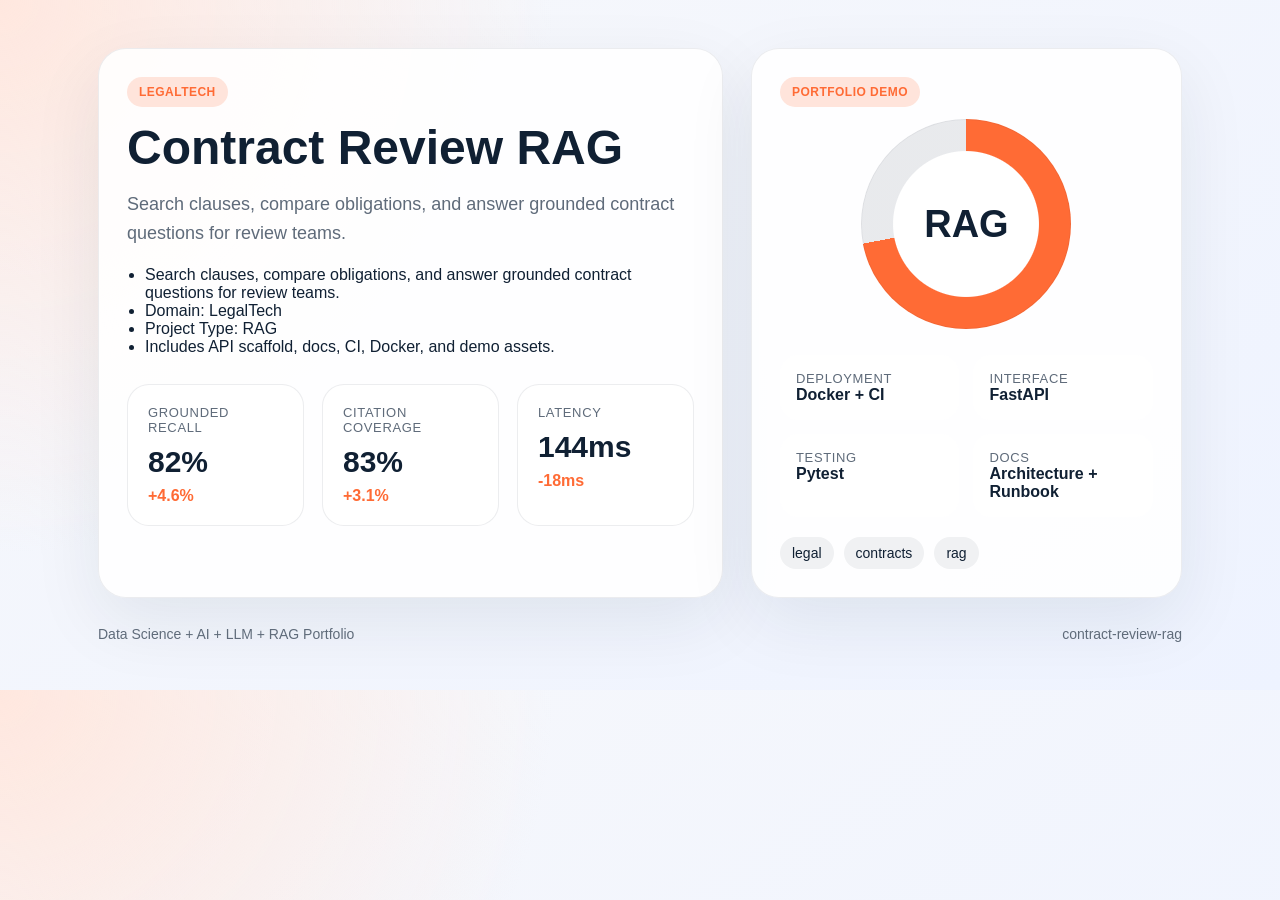
==== demo/index.html @ d65a81c0 "Publish production-ready portfolio project" ====
<!doctype html>
        <html lang="en">
        <head>
          <meta charset="utf-8">
          <meta name="viewport" content="width=device-width, initial-scale=1">
          <title>Contract Review RAG</title>
          <style>
            :root {
              --accent: #ff6b35;
              --ink: #102033;
              --muted: #5f6b7a;
              --card: rgba(255,255,255,0.88);
              --bg-1: #f7f8fb;
              --bg-2: #eef3ff;
            }
            * { box-sizing: border-box; }
            body {
              margin: 0;
              font-family: "Avenir Next", "Segoe UI", sans-serif;
              color: var(--ink);
              background:
                radial-gradient(circle at top left, color-mix(in srgb, var(--accent) 16%, white), transparent 38%),
                linear-gradient(145deg, var(--bg-1), var(--bg-2));
            }
            main {
              max-width: 1180px;
              margin: 0 auto;
              padding: 48px;
            }
            .hero {
              display: grid;
              grid-template-columns: 1.45fr 1fr;
              gap: 28px;
              align-items: stretch;
            }
            .panel {
              background: var(--card);
              border: 1px solid rgba(16, 32, 51, 0.08);
              border-radius: 28px;
              padding: 28px;
              box-shadow: 0 24px 70px rgba(16, 32, 51, 0.08);
            }
            .eyebrow {
              display: inline-flex;
              padding: 8px 12px;
              border-radius: 999px;
              background: color-mix(in srgb, var(--accent) 18%, white);
              color: var(--accent);
              font-weight: 700;
              letter-spacing: 0.04em;
              text-transform: uppercase;
              font-size: 12px;
            }
            h1 {
              font-size: 48px;
              line-height: 1.03;
              margin: 16px 0 18px;
            }
            p {
              color: var(--muted);
              font-size: 18px;
              line-height: 1.6;
              margin: 0 0 18px;
            }
            ul {
              margin: 18px 0 0;
              padding-left: 18px;
              color: var(--ink);
            }
            .cards {
              display: grid;
              grid-template-columns: repeat(3, 1fr);
              gap: 18px;
              margin-top: 28px;
            }
            .card {
              background: white;
              border-radius: 22px;
              padding: 20px;
              border: 1px solid rgba(16, 32, 51, 0.08);
            }
            .card span, .meta span {
              display: block;
              color: var(--muted);
              font-size: 13px;
              text-transform: uppercase;
              letter-spacing: 0.05em;
            }
            .card strong {
              display: block;
              font-size: 30px;
              margin: 10px 0 8px;
            }
            .card em {
              color: var(--accent);
              font-style: normal;
              font-weight: 700;
            }
            .visual {
              min-height: 100%;
              display: flex;
              flex-direction: column;
              justify-content: space-between;
            }
            .ring {
              width: 210px;
              height: 210px;
              margin: 12px auto 26px;
              border-radius: 50%;
              background:
                radial-gradient(circle closest-side, white 69%, transparent 70%),
                conic-gradient(var(--accent) 0 72%, rgba(16, 32, 51, 0.09) 72% 100%);
              display: grid;
              place-items: center;
              box-shadow: inset 0 0 0 1px rgba(16, 32, 51, 0.05);
            }
            .ring strong {
              font-size: 38px;
            }
            .meta {
              display: grid;
              grid-template-columns: repeat(2, 1fr);
              gap: 14px;
            }
            .meta article {
              background: white;
              border-radius: 18px;
              padding: 16px;
            }
            .tag-list {
              display: flex;
              flex-wrap: wrap;
              gap: 10px;
              list-style: none;
              padding: 0;
              margin: 20px 0 0;
            }
            .tag-list li {
              padding: 8px 12px;
              border-radius: 999px;
              background: rgba(16, 32, 51, 0.06);
              font-size: 14px;
            }
            .footer {
              margin-top: 28px;
              display: flex;
              justify-content: space-between;
              color: var(--muted);
              font-size: 14px;
            }
          </style>
        </head>
        <body>
          <main>
            <section class="hero">
              <div class="panel">
                <span class="eyebrow">LegalTech</span>
                <h1>Contract Review RAG</h1>
                <p>Search clauses, compare obligations, and answer grounded contract questions for review teams.</p>
                <ul>
                  <li>Search clauses, compare obligations, and answer grounded contract questions for review teams.</li><li>Domain: LegalTech</li><li>Project Type: RAG</li><li>Includes API scaffold, docs, CI, Docker, and demo assets.</li>
                </ul>
                <div class="cards">
                  <article class='card'><span>Grounded Recall</span><strong>82%</strong><em>+4.6%</em></article>
<article class='card'><span>Citation Coverage</span><strong>83%</strong><em>+3.1%</em></article>
<article class='card'><span>Latency</span><strong>144ms</strong><em>-18ms</em></article>
                </div>
              </div>
              <div class="panel visual">
                <div>
                  <span class="eyebrow">Portfolio Demo</span>
                  <div class="ring"><strong>RAG</strong></div>
                </div>
                <div class="meta">
                  <article><span>Deployment</span><strong>Docker + CI</strong></article>
                  <article><span>Interface</span><strong>FastAPI</strong></article>
                  <article><span>Testing</span><strong>Pytest</strong></article>
                  <article><span>Docs</span><strong>Architecture + Runbook</strong></article>
                </div>
                <ul class="tag-list"><li>legal</li><li>contracts</li><li>rag</li></ul>
              </div>
            </section>
            <div class="footer">
              <span>Data Science + AI + LLM + RAG Portfolio</span>
              <span>contract-review-rag</span>
            </div>
          </main>
        </body>
        </html>
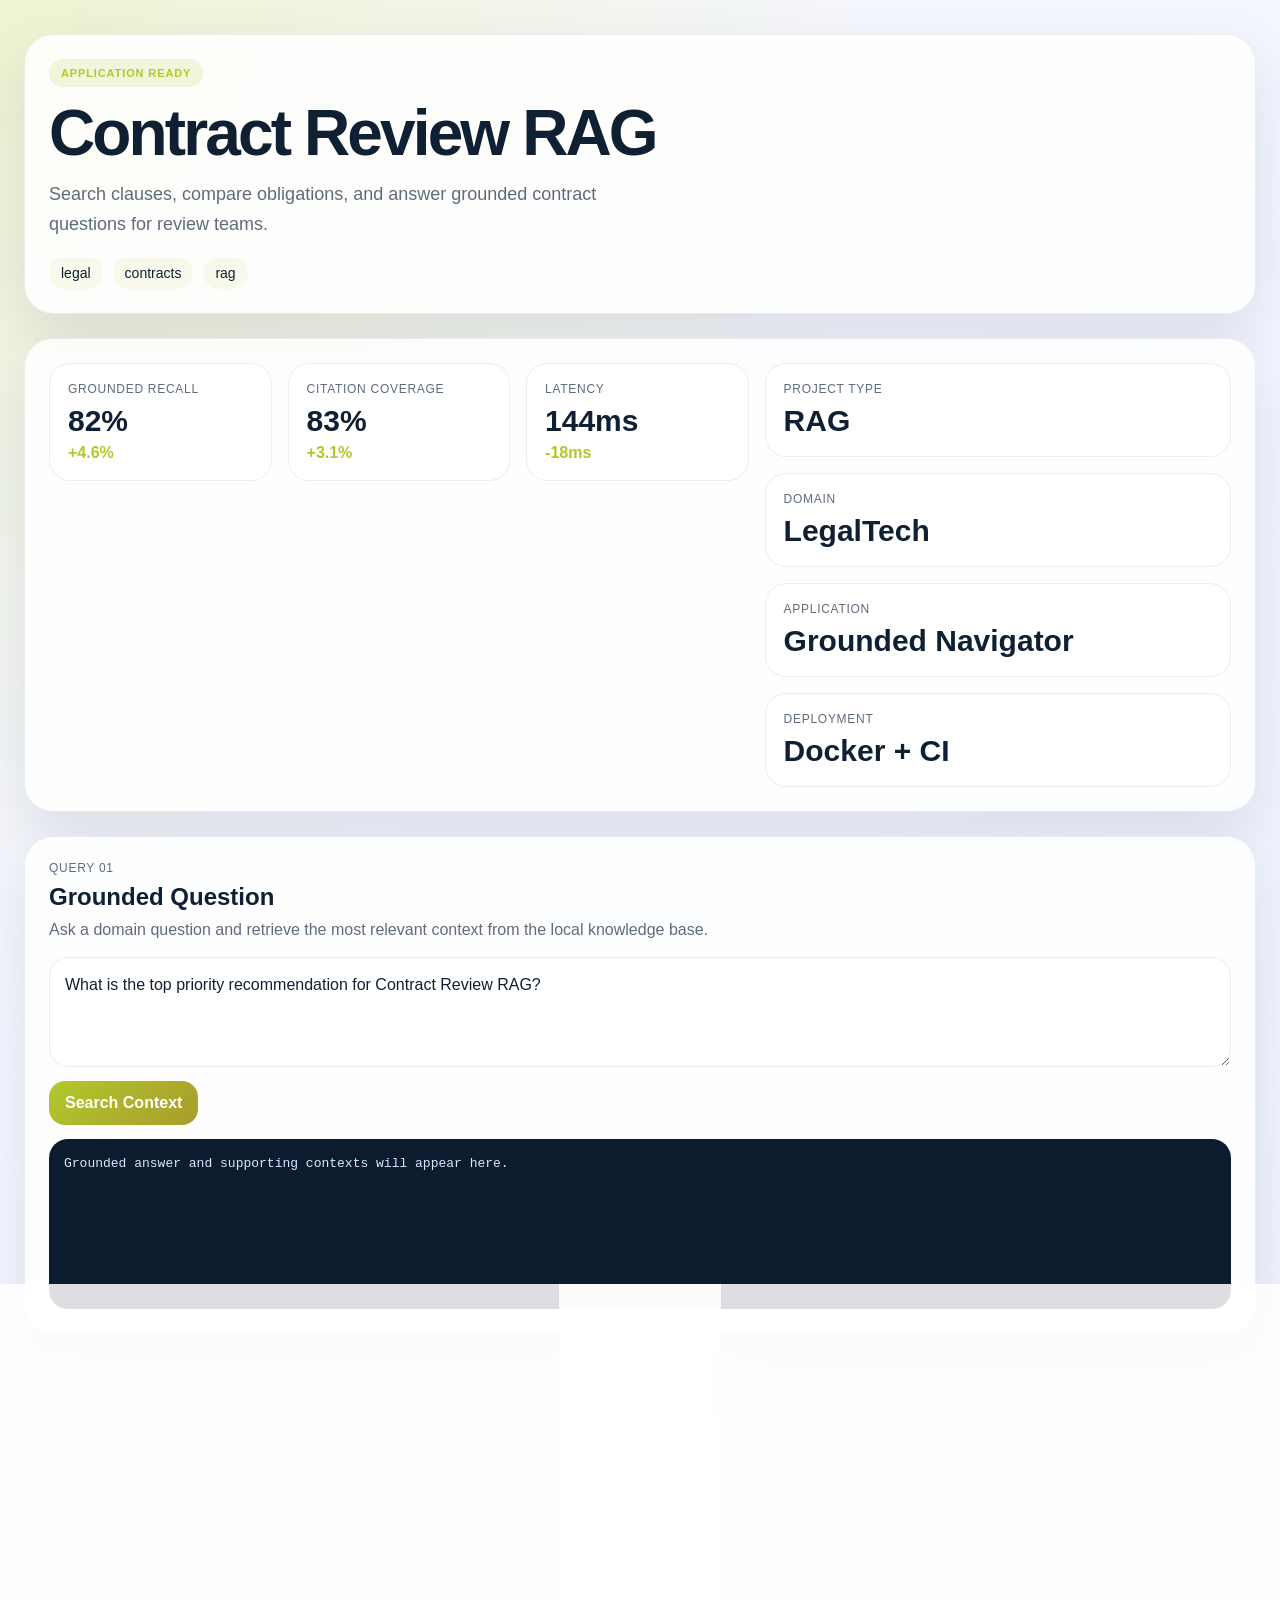
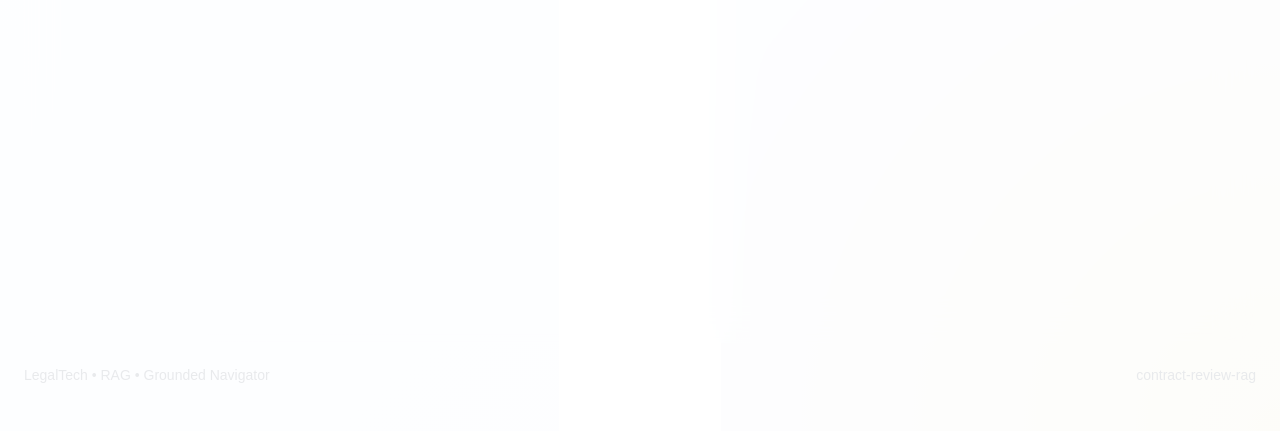
==== commit 93f0fc12: "Publish production-ready portfolio project" ====
--- a/demo/index.html
+++ b/demo/index.html
@@ -5,186 +5,99 @@
           <meta charset="utf-8">
           <meta name="viewport" content="width=device-width, initial-scale=1">
           <title>Contract Review RAG</title>
-          <style>
-            :root {
-              --accent: #ff6b35;
-              --ink: #102033;
-              --muted: #5f6b7a;
-              --card: rgba(255,255,255,0.88);
-              --bg-1: #f7f8fb;
-              --bg-2: #eef3ff;
-            }
-            * { box-sizing: border-box; }
-            body {
-              margin: 0;
-              font-family: "Avenir Next", "Segoe UI", sans-serif;
-              color: var(--ink);
-              background:
-                radial-gradient(circle at top left, color-mix(in srgb, var(--accent) 16%, white), transparent 38%),
-                linear-gradient(145deg, var(--bg-1), var(--bg-2));
-            }
-            main {
-              max-width: 1180px;
-              margin: 0 auto;
-              padding: 48px;
-            }
-            .hero {
-              display: grid;
-              grid-template-columns: 1.45fr 1fr;
-              gap: 28px;
-              align-items: stretch;
-            }
-            .panel {
-              background: var(--card);
-              border: 1px solid rgba(16, 32, 51, 0.08);
-              border-radius: 28px;
-              padding: 28px;
-              box-shadow: 0 24px 70px rgba(16, 32, 51, 0.08);
-            }
-            .eyebrow {
-              display: inline-flex;
-              padding: 8px 12px;
-              border-radius: 999px;
-              background: color-mix(in srgb, var(--accent) 18%, white);
-              color: var(--accent);
-              font-weight: 700;
-              letter-spacing: 0.04em;
-              text-transform: uppercase;
-              font-size: 12px;
-            }
-            h1 {
-              font-size: 48px;
-              line-height: 1.03;
-              margin: 16px 0 18px;
-            }
-            p {
-              color: var(--muted);
-              font-size: 18px;
-              line-height: 1.6;
-              margin: 0 0 18px;
-            }
-            ul {
-              margin: 18px 0 0;
-              padding-left: 18px;
-              color: var(--ink);
-            }
-            .cards {
-              display: grid;
-              grid-template-columns: repeat(3, 1fr);
-              gap: 18px;
-              margin-top: 28px;
-            }
-            .card {
-              background: white;
-              border-radius: 22px;
-              padding: 20px;
-              border: 1px solid rgba(16, 32, 51, 0.08);
-            }
-            .card span, .meta span {
-              display: block;
-              color: var(--muted);
-              font-size: 13px;
-              text-transform: uppercase;
-              letter-spacing: 0.05em;
-            }
-            .card strong {
-              display: block;
-              font-size: 30px;
-              margin: 10px 0 8px;
-            }
-            .card em {
-              color: var(--accent);
-              font-style: normal;
-              font-weight: 700;
-            }
-            .visual {
-              min-height: 100%;
-              display: flex;
-              flex-direction: column;
-              justify-content: space-between;
-            }
-            .ring {
-              width: 210px;
-              height: 210px;
-              margin: 12px auto 26px;
-              border-radius: 50%;
-              background:
-                radial-gradient(circle closest-side, white 69%, transparent 70%),
-                conic-gradient(var(--accent) 0 72%, rgba(16, 32, 51, 0.09) 72% 100%);
-              display: grid;
-              place-items: center;
-              box-shadow: inset 0 0 0 1px rgba(16, 32, 51, 0.05);
-            }
-            .ring strong {
-              font-size: 38px;
-            }
-            .meta {
-              display: grid;
-              grid-template-columns: repeat(2, 1fr);
-              gap: 14px;
-            }
-            .meta article {
-              background: white;
-              border-radius: 18px;
-              padding: 16px;
-            }
-            .tag-list {
-              display: flex;
-              flex-wrap: wrap;
-              gap: 10px;
-              list-style: none;
-              padding: 0;
-              margin: 20px 0 0;
-            }
-            .tag-list li {
-              padding: 8px 12px;
-              border-radius: 999px;
-              background: rgba(16, 32, 51, 0.06);
-              font-size: 14px;
-            }
-            .footer {
-              margin-top: 28px;
-              display: flex;
-              justify-content: space-between;
-              color: var(--muted);
-              font-size: 14px;
-            }
-          </style>
+          <link rel="stylesheet" href="./styles.css">
         </head>
-        <body>
-          <main>
+        <body class="surface-aurora">
+          <div class="page layout-board eyebrow-solid headline-tall modules-2 hero-align-left">
             <section class="hero">
-              <div class="panel">
-                <span class="eyebrow">LegalTech</span>
-                <h1>Contract Review RAG</h1>
-                <p>Search clauses, compare obligations, and answer grounded contract questions for review teams.</p>
-                <ul>
-                  <li>Search clauses, compare obligations, and answer grounded contract questions for review teams.</li><li>Domain: LegalTech</li><li>Project Type: RAG</li><li>Includes API scaffold, docs, CI, Docker, and demo assets.</li>
+              <div class="panel hero-copy">
+                <span class="eyebrow" data-health>Grounded Navigator</span>
+                <h1 id="project-title">Contract Review RAG</h1>
+                <p id="project-summary" class="lead">Search clauses, compare obligations, and answer grounded contract questions for review teams.</p>
+                <ul id="project-tags" class="tag-list">
+                  <li>legal</li><li>contracts</li><li>rag</li>
                 </ul>
-                <div class="cards">
+              </div>
+              <div class="panel hero-side">
+                <div class="metric-grid">
                   <article class='card'><span>Grounded Recall</span><strong>82%</strong><em>+4.6%</em></article>
 <article class='card'><span>Citation Coverage</span><strong>83%</strong><em>+3.1%</em></article>
 <article class='card'><span>Latency</span><strong>144ms</strong><em>-18ms</em></article>
                 </div>
-              </div>
-              <div class="panel visual">
-                <div>
-                  <span class="eyebrow">Portfolio Demo</span>
-                  <div class="ring"><strong>RAG</strong></div>
+                <div class="mini-grid">
+                  <article class='mini-card'><span>Project Type</span><strong>RAG</strong></article><article class='mini-card'><span>Domain</span><strong>LegalTech</strong></article><article class='mini-card'><span>Application</span><strong>Grounded Navigator</strong></article><article class='mini-card'><span>Deployment</span><strong>Docker + CI</strong></article>
                 </div>
-                <div class="meta">
-                  <article><span>Deployment</span><strong>Docker + CI</strong></article>
-                  <article><span>Interface</span><strong>FastAPI</strong></article>
-                  <article><span>Testing</span><strong>Pytest</strong></article>
-                  <article><span>Docs</span><strong>Architecture + Runbook</strong></article>
-                </div>
-                <ul class="tag-list"><li>legal</li><li>contracts</li><li>rag</li></ul>
               </div>
             </section>
-            <div class="footer">
-              <span>Data Science + AI + LLM + RAG Portfolio</span>
+            <section class="app-grid">
+              <article class="panel module js-module span-wide">
+  <div class="module-header">
+    <span>Query 01</span>
+    <h2>Grounded Question</h2>
+    <p>Ask a domain question and retrieve the most relevant context from the local knowledge base.</p>
+  </div>
+  <textarea class="js-input module-input-text">What is the top priority recommendation for Contract Review RAG?</textarea>
+  <div class="button-row">
+    <button class="js-run" data-endpoint="/query" data-input-mode="text">Search Context</button>
+  </div>
+  <pre class="js-output">Grounded answer and supporting contexts will appear here.</pre>
+</article>
+<article class="panel module js-module span-normal">
+          <div class="module-header">
+            <span>Query 02</span>
+            <h2>Retrieval Quality Review</h2>
+            <p>Compare retrieval-side metrics against a baseline before changing prompt or chunking strategy.</p>
+          </div>
+          <textarea class="js-input">{
+  &quot;metrics&quot;: {
+    &quot;acquisition&quot;: 31.8,
+    &quot;activation&quot;: 34.0,
+    &quot;retention&quot;: 47.6,
+    &quot;revenue&quot;: 73.6
+  },
+  &quot;baseline&quot;: {
+    &quot;acquisition&quot;: 29.26,
+    &quot;activation&quot;: 31.28,
+    &quot;retention&quot;: 43.79,
+    &quot;revenue&quot;: 67.71
+  }
+}</textarea>
+          <div class="button-row">
+            <button class="js-run" data-endpoint="/analyze" data-input-mode="json">Review Quality</button>
+          </div>
+          <pre class="js-output">Quality delta summary will appear here.</pre>
+        </article>
+<article class="panel module js-module span-normal">
+          <div class="module-header">
+            <span>Query 03</span>
+            <h2>Response Playbook</h2>
+            <p>Generate a recommended follow-up workflow grounded in the project context.</p>
+          </div>
+          <textarea class="js-input">{
+  &quot;prompt&quot;: &quot;Recommend the next best action for Contract Review RAG.&quot;,
+  &quot;features&quot;: {
+    &quot;query&quot;: &quot;Summarize the highest priority risk and recommended next step.&quot;,
+    &quot;audience&quot;: &quot;ops&quot;
+  },
+  &quot;metrics&quot;: {
+    &quot;acquisition&quot;: 31.8,
+    &quot;activation&quot;: 34.0,
+    &quot;retention&quot;: 47.6,
+    &quot;revenue&quot;: 73.6
+  }
+}</textarea>
+          <div class="button-row">
+            <button class="js-run" data-endpoint="/recommend" data-input-mode="json">Build Response</button>
+          </div>
+          <pre class="js-output">Recommended workflow steps will appear here.</pre>
+        </article>
+            </section>
+            <footer class="footer">
+              <span>LegalTech • RAG • Grounded Navigator</span>
               <span>contract-review-rag</span>
-            </div>
-          </main>
+            </footer>
+          </div>
+          <script id="bootstrap-data" type="application/json">{"project": {"slug": "contract-review-rag", "title": "Contract Review RAG", "project_type": "rag", "domain": "LegalTech", "summary": "Search clauses, compare obligations, and answer grounded contract questions for review teams.", "tags": ["legal", "contracts", "rag"]}, "app_archetype": "navigator", "ui_profile": {"layout": "board", "surface": "aurora", "font_stack": "\"IBM Plex Sans\", \"Segoe UI\", sans-serif", "radius": 29, "shadow": 59, "eyebrow_style": "solid", "module_columns": 2, "hero_align": "left", "headline_mode": "tall"}, "app_modules": [{"label": "Query 01", "title": "Grounded Question", "description": "Ask a domain question and retrieve the most relevant context from the local knowledge base.", "endpoint": "/query", "input_mode": "text", "cta": "Search Context", "prefill": "What is the top priority recommendation for Contract Review RAG?", "hint": "Grounded answer and supporting contexts will appear here.", "span": "wide"}, {"label": "Query 02", "title": "Retrieval Quality Review", "description": "Compare retrieval-side metrics against a baseline before changing prompt or chunking strategy.", "endpoint": "/analyze", "input_mode": "json", "cta": "Review Quality", "prefill": "{\n  \"metrics\": {\n    \"acquisition\": 31.8,\n    \"activation\": 34.0,\n    \"retention\": 47.6,\n    \"revenue\": 73.6\n  },\n  \"baseline\": {\n    \"acquisition\": 29.26,\n    \"activation\": 31.28,\n    \"retention\": 43.79,\n    \"revenue\": 67.71\n  }\n}", "hint": "Quality delta summary will appear here.", "span": "normal"}, {"label": "Query 03", "title": "Response Playbook", "description": "Generate a recommended follow-up workflow grounded in the project context.", "endpoint": "/recommend", "input_mode": "json", "cta": "Build Response", "prefill": "{\n  \"prompt\": \"Recommend the next best action for Contract Review RAG.\",\n  \"features\": {\n    \"query\": \"Summarize the highest priority risk and recommended next step.\",\n    \"audience\": \"ops\"\n  },\n  \"metrics\": {\n    \"acquisition\": 31.8,\n    \"activation\": 34.0,\n    \"retention\": 47.6,\n    \"revenue\": 73.6\n  }\n}", "hint": "Recommended workflow steps will appear here.", "span": "normal"}], "sample_features": {"query": "Summarize the highest priority risk and recommended next step.", "audience": "ops"}, "sample_metrics": {"acquisition": 31.8, "activation": 34.0, "retention": 47.6, "revenue": 73.6}, "knowledge_base": ["Contract Review RAG is positioned as a LegalTech starter that emphasizes fast iteration, clear documentation, and production-friendly interfaces.", "The primary value proposition is: Search clauses, compare obligations, and answer grounded contract questions for review teams.", "Recommended operating model: ship a small API, add observability, validate outputs with stakeholder review, and monitor the top business KPI every week.", "Typical stakeholders include analytics, operations, product, and leadership teams working on legal, contracts, rag."], "dashboard_metrics": [{"label": "Grounded Recall", "value": "82%", "delta": "+4.6%"}, {"label": "Citation Coverage", "value": "83%", "delta": "+3.1%"}, {"label": "Latency", "value": "144ms", "delta": "-18ms"}]}</script>
+          <script src="./app.js"></script>
         </body>
         </html>
--- a/demo/styles.css
+++ b/demo/styles.css
@@ -0,0 +1,348 @@
+
+:root {
+  --accent: #b1c82c;
+  --accent-2: #a99c2c;
+  --accent-soft: color-mix(in srgb, var(--accent) 18%, white);
+  --radius: 29px;
+  --shadow-size: 59px;
+  --font-stack: "IBM Plex Sans", "Segoe UI", sans-serif;
+  --bg: #f4f7fb;
+  --card: rgba(255, 255, 255, 0.86);
+  --line: rgba(16, 32, 51, 0.08);
+  --ink: #102033;
+  --muted: #5f6b7a;
+  --output-bg: #0d1b2e;
+  --output-ink: #dae8ff;
+}
+* { box-sizing: border-box; }
+html, body { margin: 0; min-height: 100%; }
+body {
+  font-family: var(--font-stack);
+  color: var(--ink);
+  background: linear-gradient(145deg, #f8fbff, var(--bg));
+}
+body.surface-mist {
+  --bg: #eef4fb;
+  background:
+    radial-gradient(circle at top left, color-mix(in srgb, var(--accent) 18%, white), transparent 34%),
+    linear-gradient(145deg, #fbfdff, var(--bg));
+}
+body.surface-aurora {
+  --bg: #edf1ff;
+  background:
+    radial-gradient(circle at 0% 0%, color-mix(in srgb, var(--accent) 22%, white), transparent 38%),
+    radial-gradient(circle at 100% 100%, color-mix(in srgb, var(--accent-2) 20%, white), transparent 28%),
+    linear-gradient(135deg, #f7f8ff, var(--bg));
+}
+body.surface-sand {
+  --bg: #f5efe8;
+  --card: rgba(255, 251, 246, 0.9);
+  background:
+    linear-gradient(135deg, rgba(255,255,255,0.82), rgba(245, 239, 232, 0.98)),
+    radial-gradient(circle at top right, color-mix(in srgb, var(--accent) 16%, white), transparent 32%);
+}
+body.surface-slate {
+  --bg: #ecf0f7;
+  --card: rgba(248, 250, 255, 0.88);
+  background:
+    linear-gradient(160deg, #f7f9fc, var(--bg)),
+    radial-gradient(circle at bottom left, color-mix(in srgb, var(--accent-2) 16%, white), transparent 34%);
+}
+body.surface-paper {
+  --bg: #f8f8f4;
+  --card: rgba(255,255,255,0.93);
+  background:
+    linear-gradient(180deg, #fffefb, var(--bg));
+}
+body.surface-ink {
+  --bg: #0f1726;
+  --card: rgba(15, 23, 38, 0.88);
+  --line: rgba(226, 238, 255, 0.1);
+  --ink: #f5f8ff;
+  --muted: #b4c0cf;
+  --output-bg: rgba(255,255,255,0.06);
+  --output-ink: #f5f8ff;
+  background:
+    radial-gradient(circle at top left, color-mix(in srgb, var(--accent) 28%, transparent), transparent 42%),
+    linear-gradient(145deg, #09111d, var(--bg));
+}
+.page {
+  max-width: 1360px;
+  margin: 0 auto;
+  padding: 34px 24px 48px;
+  display: grid;
+  gap: 24px;
+}
+.panel {
+  background: var(--card);
+  border: 1px solid var(--line);
+  border-radius: var(--radius);
+  box-shadow: 0 24px var(--shadow-size) rgba(16, 32, 51, 0.1);
+  backdrop-filter: blur(18px);
+}
+.hero {
+  display: grid;
+  gap: 24px;
+}
+.hero-copy,
+.hero-side,
+.module {
+  padding: 24px;
+}
+.eyebrow {
+  display: inline-flex;
+  align-items: center;
+  gap: 8px;
+  padding: 8px 12px;
+  border-radius: 999px;
+  background: var(--accent-soft);
+  color: var(--accent);
+  text-transform: uppercase;
+  letter-spacing: 0.08em;
+  font-size: 11px;
+  font-weight: 800;
+}
+.page.eyebrow-outline .eyebrow {
+  background: transparent;
+  border: 1px solid color-mix(in srgb, var(--accent) 40%, white);
+}
+.page.eyebrow-soft .eyebrow {
+  background: color-mix(in srgb, var(--accent) 12%, white);
+  color: color-mix(in srgb, var(--accent) 82%, black);
+}
+h1 {
+  margin: 14px 0 12px;
+  font-size: clamp(2.2rem, 5vw, 4.4rem);
+  line-height: 0.96;
+  letter-spacing: -0.045em;
+}
+.page.headline-compact h1 { max-width: 10ch; }
+.page.headline-tall h1 { line-height: 1.03; font-size: clamp(2.4rem, 5vw, 4.8rem); }
+.lead {
+  margin: 0;
+  font-size: 18px;
+  line-height: 1.68;
+  color: var(--muted);
+  max-width: 62ch;
+}
+.tag-list {
+  list-style: none;
+  display: flex;
+  flex-wrap: wrap;
+  gap: 10px;
+  margin: 18px 0 0;
+  padding: 0;
+}
+.tag-list li {
+  padding: 8px 12px;
+  border-radius: 999px;
+  background: color-mix(in srgb, var(--accent) 10%, white);
+  color: var(--ink);
+  font-size: 14px;
+}
+.hero-side {
+  display: grid;
+  gap: 16px;
+}
+.metric-grid,
+.mini-grid,
+.app-grid {
+  display: grid;
+  gap: 16px;
+}
+.card,
+.mini-card {
+  background: color-mix(in srgb, var(--card) 92%, white);
+  border: 1px solid var(--line);
+  border-radius: calc(var(--radius) - 8px);
+  padding: 18px;
+}
+.card span,
+.mini-card span,
+.module-header span {
+  display: block;
+  color: var(--muted);
+  text-transform: uppercase;
+  letter-spacing: 0.06em;
+  font-size: 12px;
+}
+.card strong,
+.mini-card strong {
+  display: block;
+  margin-top: 8px;
+  font-size: 30px;
+}
+.card em {
+  display: inline-block;
+  margin-top: 6px;
+  font-style: normal;
+  color: var(--accent);
+  font-weight: 700;
+}
+.module {
+  display: grid;
+  gap: 14px;
+}
+.module-header h2 {
+  margin: 8px 0 6px;
+  font-size: 24px;
+}
+.module-header p {
+  margin: 0;
+  color: var(--muted);
+  line-height: 1.6;
+}
+textarea,
+button {
+  font: inherit;
+}
+textarea {
+  width: 100%;
+  min-height: 180px;
+  resize: vertical;
+  border: 1px solid var(--line);
+  border-radius: calc(var(--radius) - 10px);
+  padding: 15px;
+  background: rgba(255,255,255,0.82);
+  color: var(--ink);
+  line-height: 1.5;
+}
+body.surface-ink textarea {
+  background: rgba(255,255,255,0.05);
+}
+.module-input-text {
+  min-height: 110px;
+}
+.button-row {
+  display: flex;
+  flex-wrap: wrap;
+  gap: 10px;
+}
+button {
+  border: 0;
+  border-radius: 16px;
+  background: linear-gradient(135deg, var(--accent), var(--accent-2));
+  color: white;
+  padding: 13px 16px;
+  font-weight: 700;
+  cursor: pointer;
+}
+pre {
+  margin: 0;
+  white-space: pre-wrap;
+  word-break: break-word;
+  background: var(--output-bg);
+  color: var(--output-ink);
+  border-radius: calc(var(--radius) - 10px);
+  padding: 15px;
+  min-height: 170px;
+  line-height: 1.58;
+  font-size: 13px;
+  overflow: auto;
+}
+.footer {
+  display: flex;
+  justify-content: space-between;
+  color: var(--muted);
+  font-size: 14px;
+}
+.page.layout-horizon .hero {
+  grid-template-columns: 1.45fr 1fr;
+  align-items: stretch;
+}
+.page.layout-horizon.modules-2 .app-grid,
+.page.layout-horizon.modules-3 .app-grid {
+  grid-template-columns: repeat(3, minmax(0, 1fr));
+}
+.page.layout-rail .hero {
+  grid-template-columns: 0.92fr 1.08fr;
+}
+.page.layout-rail .hero-copy {
+  padding-top: 34px;
+}
+.page.layout-rail .app-grid {
+  grid-template-columns: repeat(2, minmax(0, 1fr));
+}
+.page.layout-folio .hero {
+  grid-template-columns: 1fr;
+}
+.page.layout-folio .hero-copy {
+  text-align: center;
+}
+.page.layout-folio .lead {
+  margin-inline: auto;
+}
+.page.layout-folio .tag-list {
+  justify-content: center;
+}
+.page.layout-folio .metric-grid {
+  grid-template-columns: repeat(3, minmax(0, 1fr));
+}
+.page.layout-folio .mini-grid {
+  grid-template-columns: repeat(4, minmax(0, 1fr));
+}
+.page.layout-folio .app-grid {
+  grid-template-columns: repeat(2, minmax(0, 1fr));
+}
+.page.layout-board .hero {
+  grid-template-columns: 1fr;
+}
+.page.layout-board .hero-side {
+  grid-template-columns: 1.2fr 0.8fr;
+  align-items: start;
+}
+.page.layout-board .metric-grid {
+  grid-template-columns: repeat(3, minmax(0, 1fr));
+}
+.page.layout-board .app-grid {
+  grid-template-columns: repeat(4, minmax(0, 1fr));
+}
+.page.layout-stack .hero {
+  grid-template-columns: 1fr;
+}
+.page.layout-stack .hero-side {
+  grid-template-columns: repeat(2, minmax(0, 1fr));
+}
+.page.layout-stack .app-grid {
+  grid-template-columns: repeat(3, minmax(0, 1fr));
+}
+.page.layout-console .hero {
+  grid-template-columns: 1.1fr 0.9fr;
+}
+.page.layout-console .panel,
+.page.layout-console .card,
+.page.layout-console .mini-card {
+  border-radius: 18px;
+}
+.page.modules-2 .app-grid {
+  grid-template-columns: repeat(2, minmax(0, 1fr));
+}
+.module.span-wide {
+  grid-column: span 2;
+}
+.hero-align-center .hero-copy {
+  text-align: center;
+}
+.hero-align-center .lead,
+.hero-align-center .tag-list {
+  margin-inline: auto;
+  justify-content: center;
+}
+@media (max-width: 1120px) {
+  .page.layout-horizon .hero,
+  .page.layout-rail .hero,
+  .page.layout-console .hero,
+  .page.layout-board .hero-side,
+  .page.layout-folio .mini-grid,
+  .page.layout-stack .hero-side,
+  .page.modules-2 .app-grid,
+  .page.layout-board .app-grid,
+  .page.layout-stack .app-grid,
+  .page.layout-horizon.modules-3 .app-grid,
+  .page.layout-folio .app-grid {
+    grid-template-columns: 1fr;
+  }
+  .module.span-wide {
+    grid-column: auto;
+  }
+}
